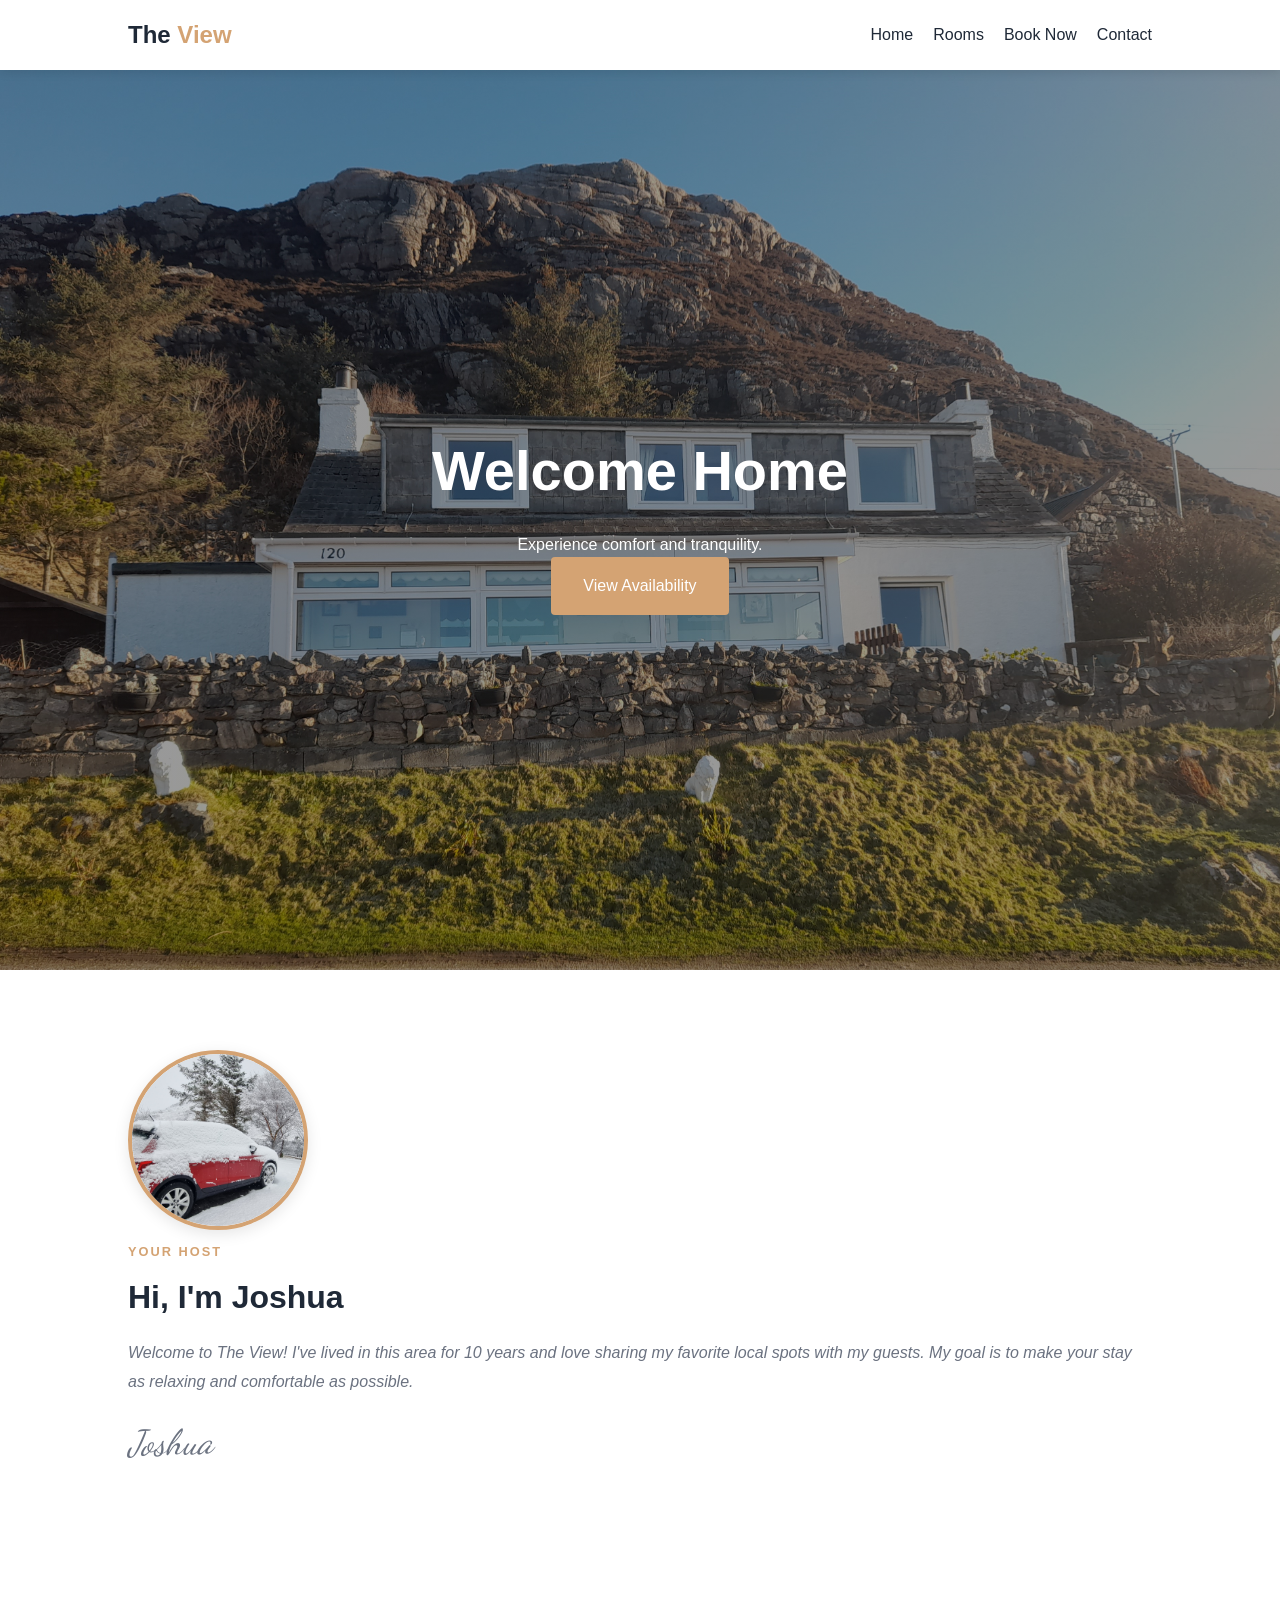
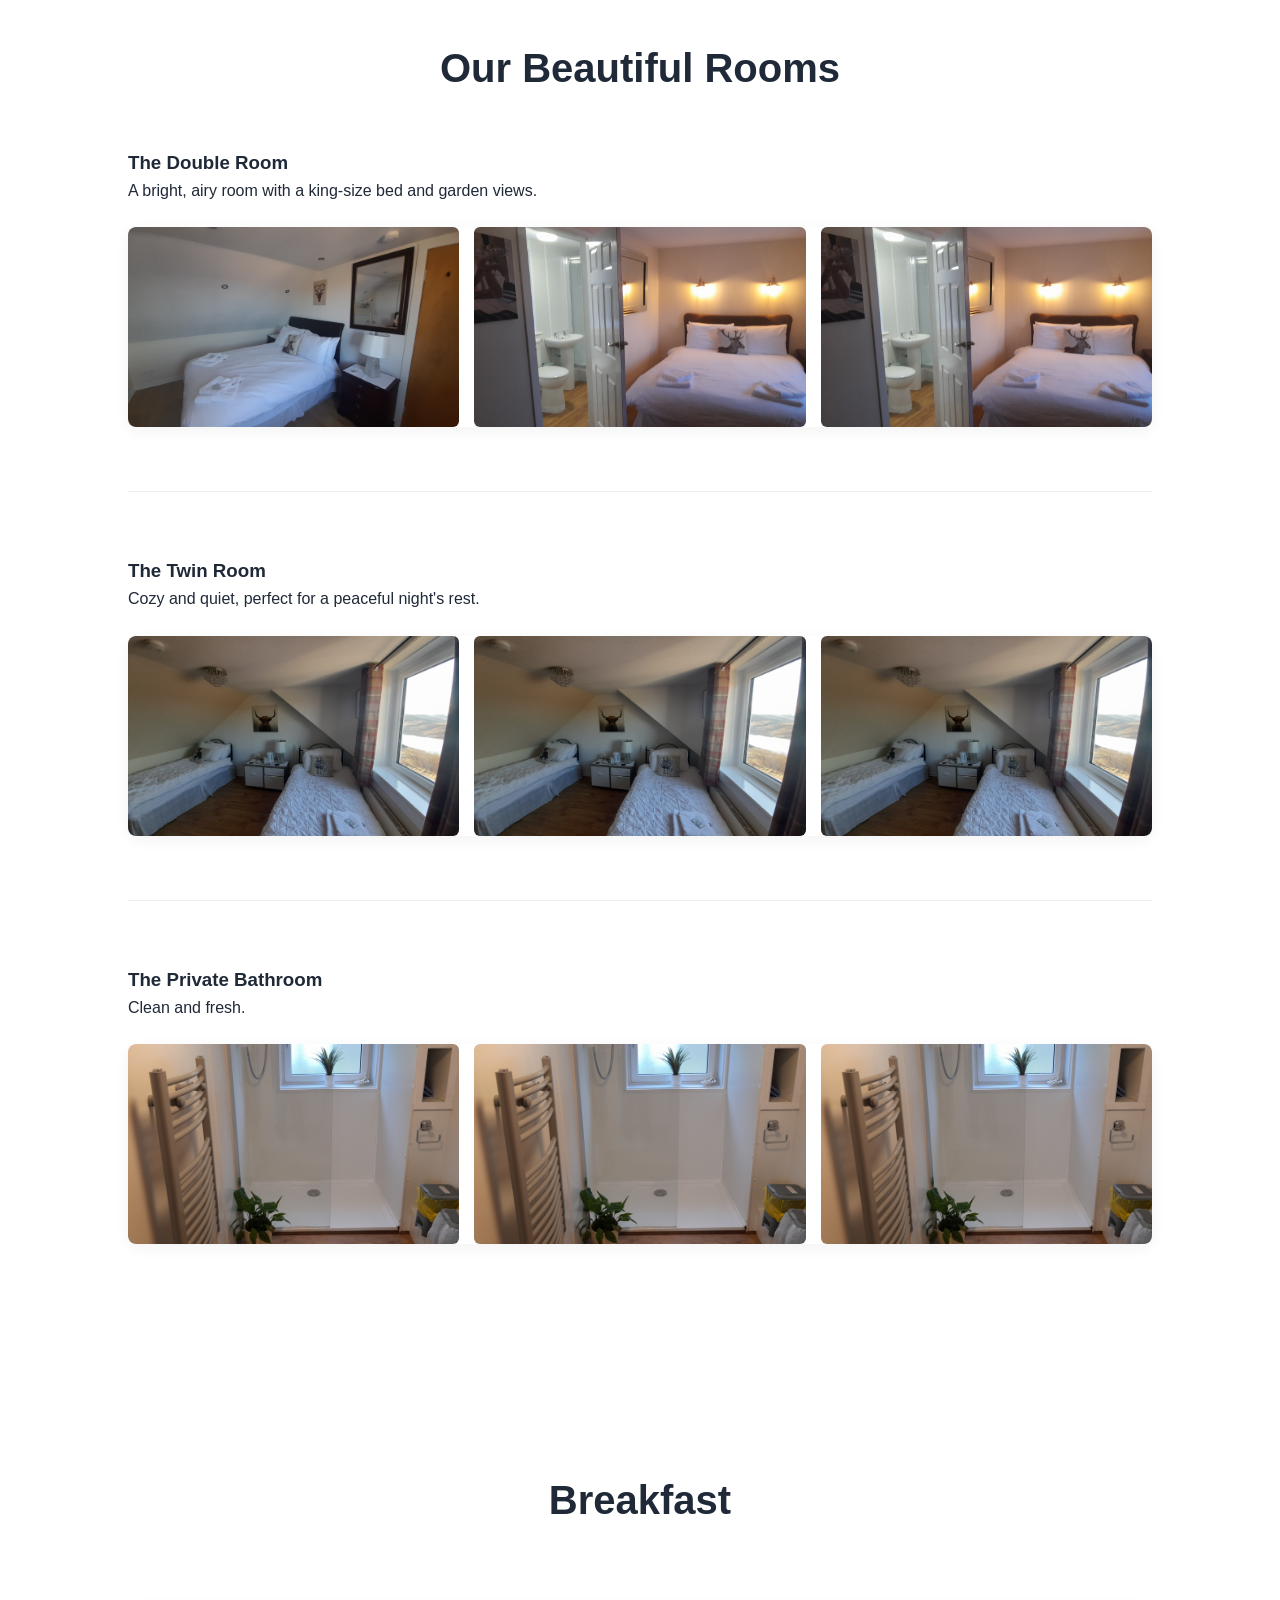
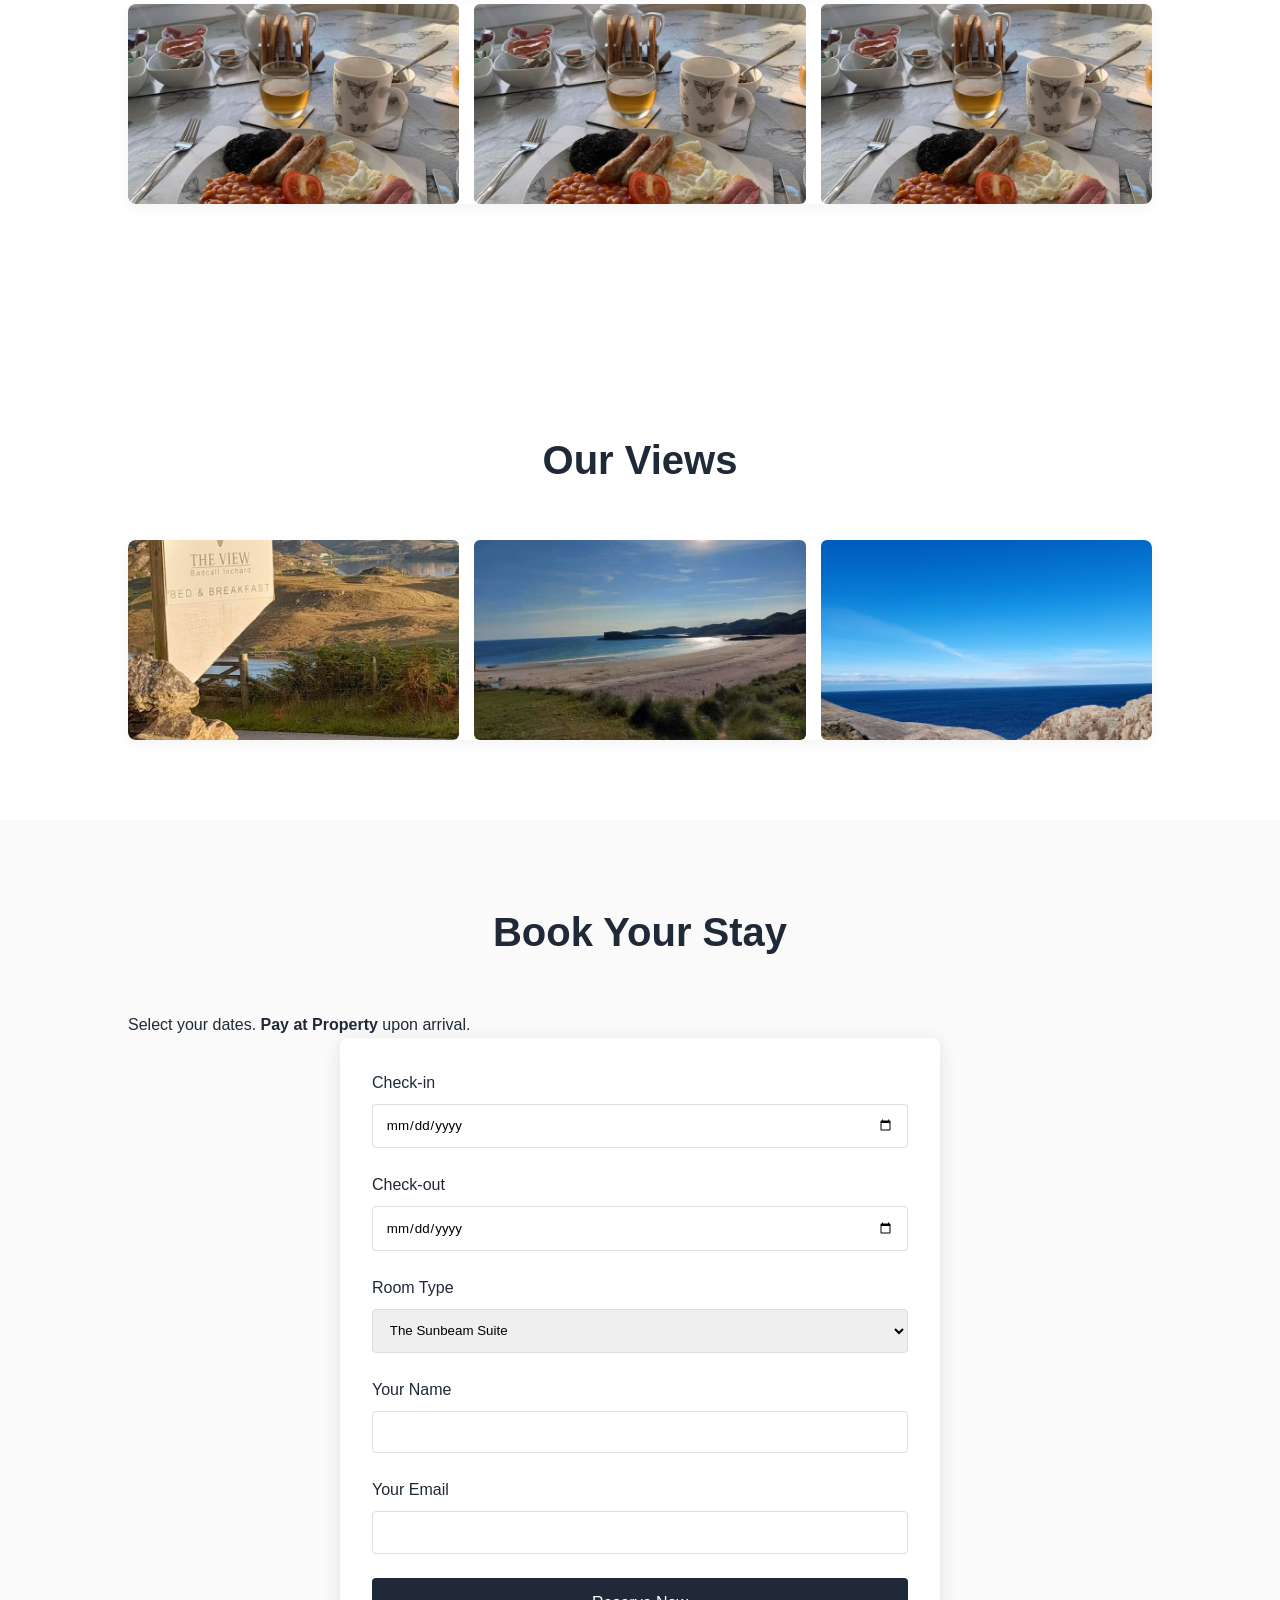
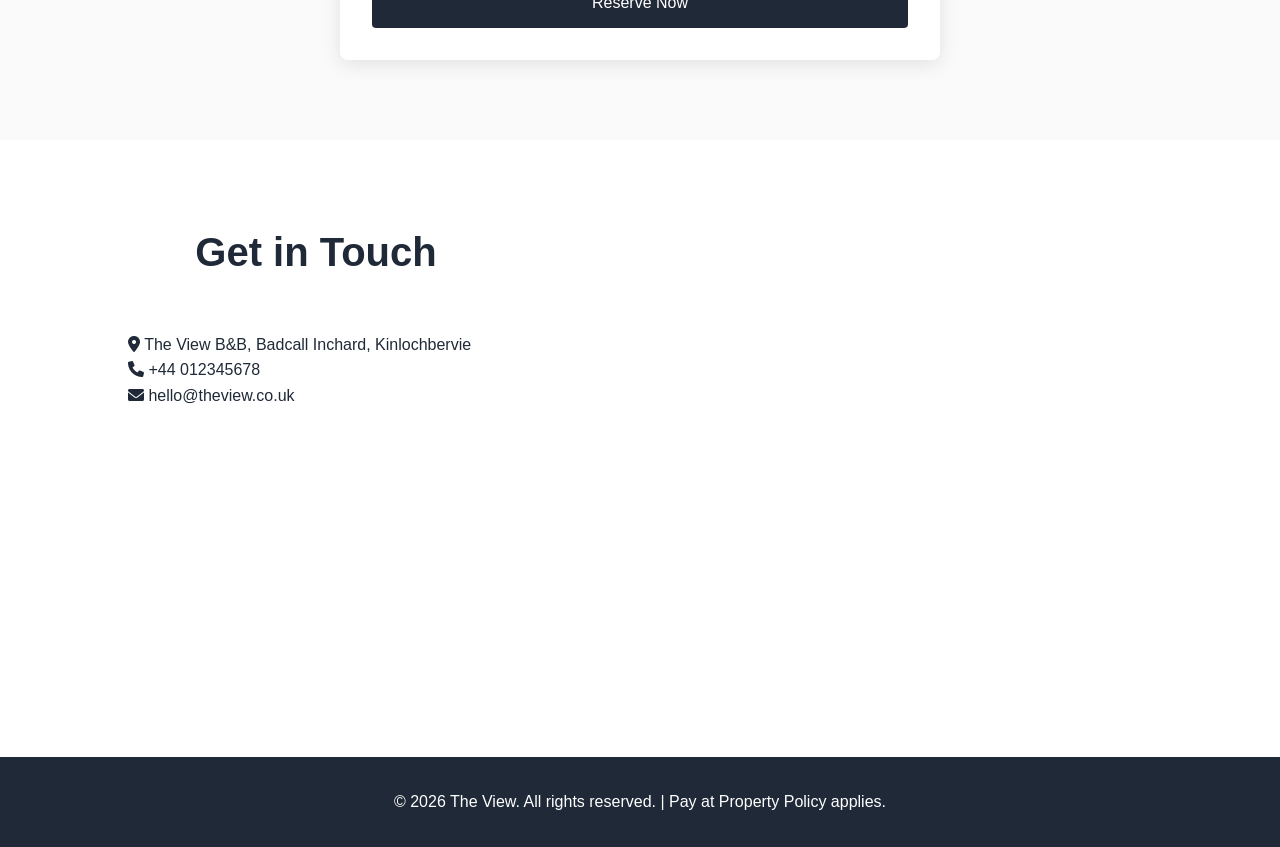
==== index.html @ 4e0a08ef "Added a homepage" ====
<!DOCTYPE html>
<html lang="en">
<head>
    <meta charset="UTF-8">
    <meta name="viewport" content="width=device-width, initial-scale=1.0">
    <title>The View | Boutique B&B in the Scottish Highlands</title>
    <link href="https://fonts.googleapis.com/css2?family=Dancing+Script:wght@600&display=swap" rel="stylesheet">
    <link rel="stylesheet" href="style.css">
    <link rel="stylesheet" href="https://cdnjs.cloudflare.com/ajax/libs/font-awesome/6.0.0/css/all.min.css">
</head>
<body>

    <nav>
        <div class="logo">The <span>View</span></div>
        <ul>
            <li><a href="#home">Home</a></li>
            <li><a href="#rooms">Rooms</a></li>
            <li><a href="#booking">Book Now</a></li>
            <li><a href="#contact">Contact</a></li>
        </ul>
    </nav>

    <header>
        <div class="hero-text">
            <h1>Welcome Home</h1>
            <p>Experience comfort and tranquility.</p>
            <a href="#booking" class="btn">View Availability</a>
        </div>
    </header>

    <section id="home">
        <div class="home-container">
            <img src="me.jpg" alt="me" class="owner-photo">
            <div class="owner-text">
                <span>Your Host</span>
                <h2>Hi, I'm Joshua</h2>
                <p>Welcome to The View! I've lived in this area for 10 years and love sharing my favorite local spots with my guests. My goal is to make your stay as relaxing and comfortable as possible.</p>
                <p class="signature">Joshua</p>
            </div>
        </div>
    </section>

    <section id="rooms">
        <h2>Our Beautiful Rooms</h2>
        <h3>The Double Room</h3>
        <p>A bright, airy room with a king-size bed and garden views.</p>
        <div class="room-detail">

            <div class="photo-grid">
                <img src="images/double-room.jpg" alt="The Double Room">
                <img src="images/Double-Ensuite.jpg" alt="Double Ensuite">
                <img src="images/Double-Ensuite.jpg" alt="Double Ensuite">

            </div>
        </div>

        <hr class="divider">
        <h3>The Twin Room</h3>
        <p>Cozy and quiet, perfect for a peaceful night's rest.</p>
        <div class="room-detail">

            <div class="photo-grid">
                <img src="images/twin.jpg" alt="The Twin Room">
                <img src="images/twin.jpg" alt="Twin Bed">
                <img src="images/twin.jpg" alt="Twin Bed">

            </div>
        </div>


        <hr class="divider">
        <h3>The Private Bathroom</h3>
        <p>Clean and fresh.</p>
        <div class="room-detail">

            <div class="photo-grid">
                <img src="images/upstairs-private-bathroom-in-hallway.jpg" alt="The Private Bathroom">
                <img src="images/upstairs-private-bathroom-in-hallway.jpg" alt="Bathroom">
                <img src="images/upstairs-private-bathroom-in-hallway.jpg" alt="Bathroom">

            </div>
        </div>

    </section>

    <section id="rooms">
        <h2>Breakfast</h2>
        <div class="room-detail">
            <div class="photo-grid">
                <img src="images/Breakfast-sample.jpg" alt="The Breakfast">
                <img src="images/Breakfast-sample.jpg" alt="The Breakfast">
                <img src="images/Breakfast-sample.jpg" alt="The Breakfast">
            </div>
        </div>
    </section>

    <section id="views">
        <h2>Our Views</h2>
        <div class="view-detail">
            <div class="photo-grid">
                <img src="images/House-View.jpg" alt="House View">
                <img src="images/oldshoremore.jpg" alt="Oldshoremore Beach">
                <img src="images/Sheigra.jpg" alt="Sheigra View">
            </div>
        </div>

    </section>




    <section id="booking" class="bg-light">
        <h2>Book Your Stay</h2>
        <p class="subtitle">Select your dates. <strong>Pay at Property</strong> upon arrival.</p>
        <div class="booking-form">
            <form id="stay-form">
                <div class="form-group">
                    <label>Check-in</label>
                    <input type="date" id="checkin" required>
                </div>
                <div class="form-group">
                    <label>Check-out</label>
                    <input type="date" id="checkout" required>
                </div>
                <div class="form-group">
                    <label>Room Type</label>
                    <select id="room-select">
                        <option value="sunbeam">The Sunbeam Suite</option>
                        <option value="moonlight">The Moonlight Room</option>
                    </select>
                </div>
                <div class="form-group">
                    <label>Your Name</label>
                    <input type="text" id="guest-name" required>
                </div>
                <div class="form-group">
                    <label>Your Email</label>
                    <input type="email" id="guest-email" required>
                </div>
                <button type="submit" class="btn-dark">Reserve Now</button>
            </form>
            <div id="confirmation-msg"></div>
        </div>
    </section>

    <section id="contact">
        <div class="contact-grid">
            <div class="contact-info">
                <h2>Get in Touch</h2>
                <p><i class="fas fa-map-marker-alt"></i> The View B&B, Badcall Inchard, Kinlochbervie</p>
                <p><i class="fas fa-phone"></i> +44 012345678</p>
                <p><i class="fas fa-envelope"></i> hello@theview.co.uk</p>
            </div>
            <div class="map">
                <iframe src="https://www.google.com/maps/embed?pb=!1m18!1m12!1m3!1d8349.649874165236!2d-5.025647173549848!3d58.45387208551203!2m3!1f0!2f0!3f0!3m2!1i1024!2i768!4f13.1!3m3!1m2!1s0x48902d5acbe990b1%3A0x59ff8623eaf1094b!2sKinlochbervie%20The%20View%20B%26B%20Badcall%20Inchard!5e0!3m2!1sen!2suk!4v1780321961722!5m2!1sen!2suk" 
                        width="600" height="450" style="border:0;" allowfullscreen="" loading="lazy" referrerpolicy="no-referrer-when-downgrade">
                    </iframe>
                        

            </div>
        </div>
    </section>

    <footer>
        <p>&copy; 2026 The View. All rights reserved. | Pay at Property Policy applies.</p>
    </footer>

    <script src="script.js"></script>

    <div id="photo-modal" class="modal">
        <span class="close-modal">&times;</span>

        <a class="prev" id="prevBtn">&#10094;</a>
        <a class="next" id="nextBtn">&#10095;</a>

        <img class="modal-content" id="full-img">
        <div id="caption"></div>
    </div>


</body>
</html>
---- style.css ----
:root {
    --primary: #d4a373;
    --dark: #1f2937;
    --light: #fefae0;
    --gray: #6b7280;
}

* {
    margin: 0;
    padding: 0;
    box-sizing: border-box;
    font-family: 'Segoe UI', Tahoma, Geneva, Verdana, sans-serif;
}

body {
    line-height: 1.6;
    color: var(--dark);
}

/* Navigation */
nav {
    display: flex;
    justify-content: space-between;
    align-items: center;
    padding: 1rem 10%;
    background: white;
    box-shadow: 0 2px 10px rgba(0,0,0,0.1);
    position: sticky;
    top: 0;
    z-index: 1000;
}

.logo {
    font-size: 1.5rem;
    font-weight: bold;
    color: var(--dark);
}

    .logo span {
        color: var(--primary);
    }

nav ul {
    display: flex;
    list-style: none;
}

    nav ul li {
        margin-left: 20px;
    }

        nav ul li a {
            text-decoration: none;
            color: var(--dark);
            font-weight: 500;
        }

/* Hero */
header {
    height: 100vh;
    background-image: linear-gradient(rgba(0,0,0,0.4), rgba(0,0,0,0.4)), url('images/house.jpg') !important;
    background-size: cover !important;
    background-position: center !important;
    background-repeat: no-repeat !important;
    display: flex;
    justify-content: center;
    align-items: center;
    text-align: center;
    color: white;
}

.hero-text h1 {
    font-size: 3.5rem;
    margin-bottom: 1rem;
}

/* Sections */
section {
    padding: 5rem 10%;
}

.bg-light {
    background: #fafafa;
}

h2 {
    text-align: center;
    margin-bottom: 3rem;
    font-size: 2.5rem;
}

/* Room Details */
.room-detail {
    display: grid;
    grid-template-columns: repeat(auto-fit, minmax(300px, 1fr));
    gap: 2rem;
}

.photo-grid {
    background: white;
    border-radius: 8px;
    overflow: hidden;
    box-shadow: 0 4px 15px rgba(0,0,0,0.05);
    transition: transform 0.3s;
}

    .photo-grid:hover {
        transform: translateY(-5px);
    }

    .photo-grid img {
        width: 100%;
        height: 250px;
        object-fit: cover;
    }

    .photo-grid h3 {
        padding: 1.5rem 1.5rem 0.5rem;
    }

    .photo-grid p {
        padding: 0 1.5rem 1.5rem;
        color: var(--gray);
    }

.room-detail {
    margin-bottom: 4rem;
}

    .room-detail h3 {
        font-size: 2rem;
        margin-bottom: 0.5rem;
        color: var(--dark);
    }

.photo-grid {
    display: grid;
    grid-template-columns: repeat(auto-fit, minmax(200px, 1fr));
    gap: 15px;
    margin-top: 1.5rem;
}

    .photo-grid img {
        width: 100%;
        height: 200px;
        object-fit: cover; /* This crops images perfectly so they are all the same size */
        border-radius: 6px;
        transition: transform 0.3s ease;
        cursor: pointer;
    }

        .photo-grid img:hover {
            transform: scale(1.03); /* Subtle zoom effect when hovering */
        }

.divider {
    border: 0;
    border-top: 1px solid #eee;
    margin: 4rem 0;
}

/* Form */
.booking-form {
    max-width: 600px;
    margin: 0 auto;
    background: white;
    padding: 2rem;
    border-radius: 8px;
    box-shadow: 0 4px 20px rgba(0,0,0,0.1);
}

.form-group {
    margin-bottom: 1.5rem;
}

    .form-group label {
        display: block;
        margin-bottom: 0.5rem;
    }

input, select {
    width: 100%;
    padding: 0.8rem;
    border: 1px solid #ddd;
    border-radius: 4px;
}

.btn, .btn-dark {
    padding: 1rem 2rem;
    text-decoration: none;
    border-radius: 4px;
    display: inline-block;
    cursor: pointer;
}

.btn {
    background: var(--primary);
    color: white;
    border: none;
}

.btn-dark {
    background: var(--dark);
    color: white;
    width: 100%;
    border: none;
    font-size: 1rem;
}

/* Contact */
.contact-grid {
    display: grid;
    grid-template-columns: 1fr 1fr;
    gap: 3rem;
}

#confirmation-msg {
    margin-top: 1rem;
    padding: 1rem;
    border-radius: 4px;
    display: none;
    background: #d1fae5;
    color: #065f46;
    text-align: center;
}

footer {
    text-align: center;
    padding: 2rem;
    background: var(--dark);
    color: white;
}

@media (max-width: 768px) {
    .contact-grid {
        grid-template-columns: 1fr;
    }

    .hero-text h1 {
        font-size: 2rem;
    }
}

/* Lightbox Background */
.modal {
    display: none; /* Hidden by default */
    position: fixed;
    z-index: 2000; /* Sits on top of everything */
    padding-top: 50px;
    left: 0;
    top: 0;
    width: 100%;
    height: 100%;
    background-color: rgba(0, 0, 0, 0.9); /* Dark backdrop */
}

/* The Image itself */
.modal-content {
    margin: auto;
    display: block;
    max-width: 80%;
    max-height: 80vh;
    border-radius: 4px;
    animation: zoom 0.3s; /* Smooth entry */
}

@keyframes zoom {
    from {
        transform: scale(0.7);
        opacity: 0;
    }

    to {
        transform: scale(1);
        opacity: 1;
    }
}

/* Close Button */
.close-modal {
    position: absolute;
    top: 20px;
    right: 35px;
    color: white;
    font-size: 40px;
    font-weight: bold;
    cursor: pointer;
}

#caption {
    text-align: center;
    color: #ccc;
    padding: 10px;
    font-size: 1.2rem;
}

/* Next & Previous buttons */
.prev, .next {
    cursor: pointer;
    position: absolute;
    top: 50%;
    width: auto;
    padding: 16px;
    margin-top: -50px;
    color: white;
    font-weight: bold;
    font-size: 24px;
    transition: 0.6s ease;
    border-radius: 0 3px 3px 0;
    user-select: none;
    text-decoration: none;
}

.next {
    right: 0;
    border-radius: 3px 0 0 3px;
}

.prev {
    left: 0;
}

    .prev:hover, .next:hover {
        background-color: rgba(0, 0, 0, 0.8);
    }

#owner-intro {
    padding: 4rem 10%;
    background-color: #fff;
}

.owner-container {
    display: flex;
    align-items: center;
    justify-content: center;
    gap: 3rem;
    max-width: 900px;
    margin: 0 auto;
}

.owner-photo {
    width: 180px;
    height: 180px;
    border-radius: 50%; /* Makes the photo a circle */
    object-fit: cover;
    border: 4px solid var(--primary); /* Adds a nice colored ring around your photo */
    box-shadow: 0 4px 15px rgba(0,0,0,0.1);
}

.owner-text span {
    text-transform: uppercase;
    letter-spacing: 2px;
    font-size: 0.8rem;
    color: var(--primary);
    font-weight: bold;
}

.owner-text h2 {
    text-align: left; /* Overrides the global centered H2 */
    margin: 0.5rem 0 1rem 0;
    font-size: 2rem;
}

.owner-text p {
    color: var(--gray);
    font-style: italic;
    line-height: 1.8;
}

/* Make it look good on mobile */
@media (max-width: 768px) {
    .owner-container {
        flex-direction: column;
        text-align: center;
    }

    .owner-text h2 {
        text-align: center;
    }
}

.signature {
    font-family: 'Dancing Script', cursive; /* Use the Google Font */
    font-size: 2.2rem;
    color: var(--primary);
    margin-top: 1rem;
    /* This adds a slight tilt to make it look more like real writing */
    transform: rotate(-2deg);
    display: inline-block;
}
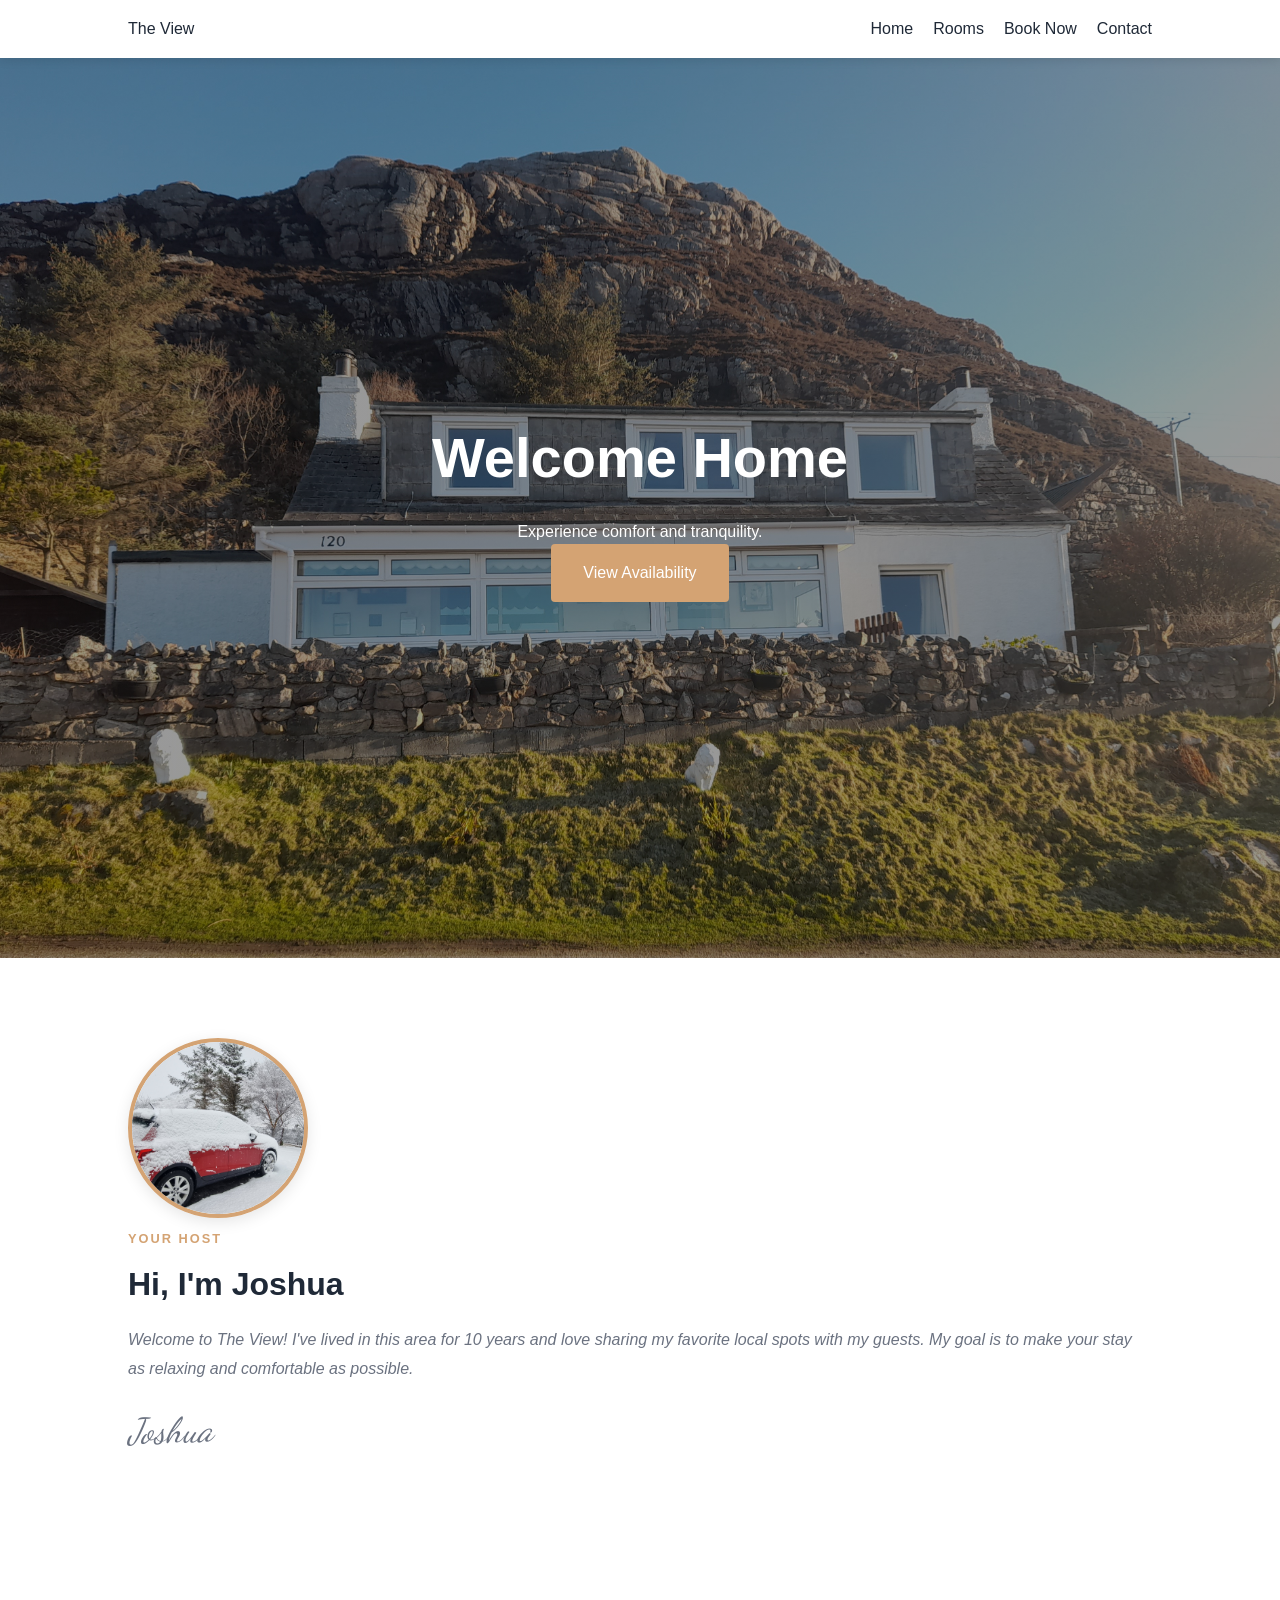
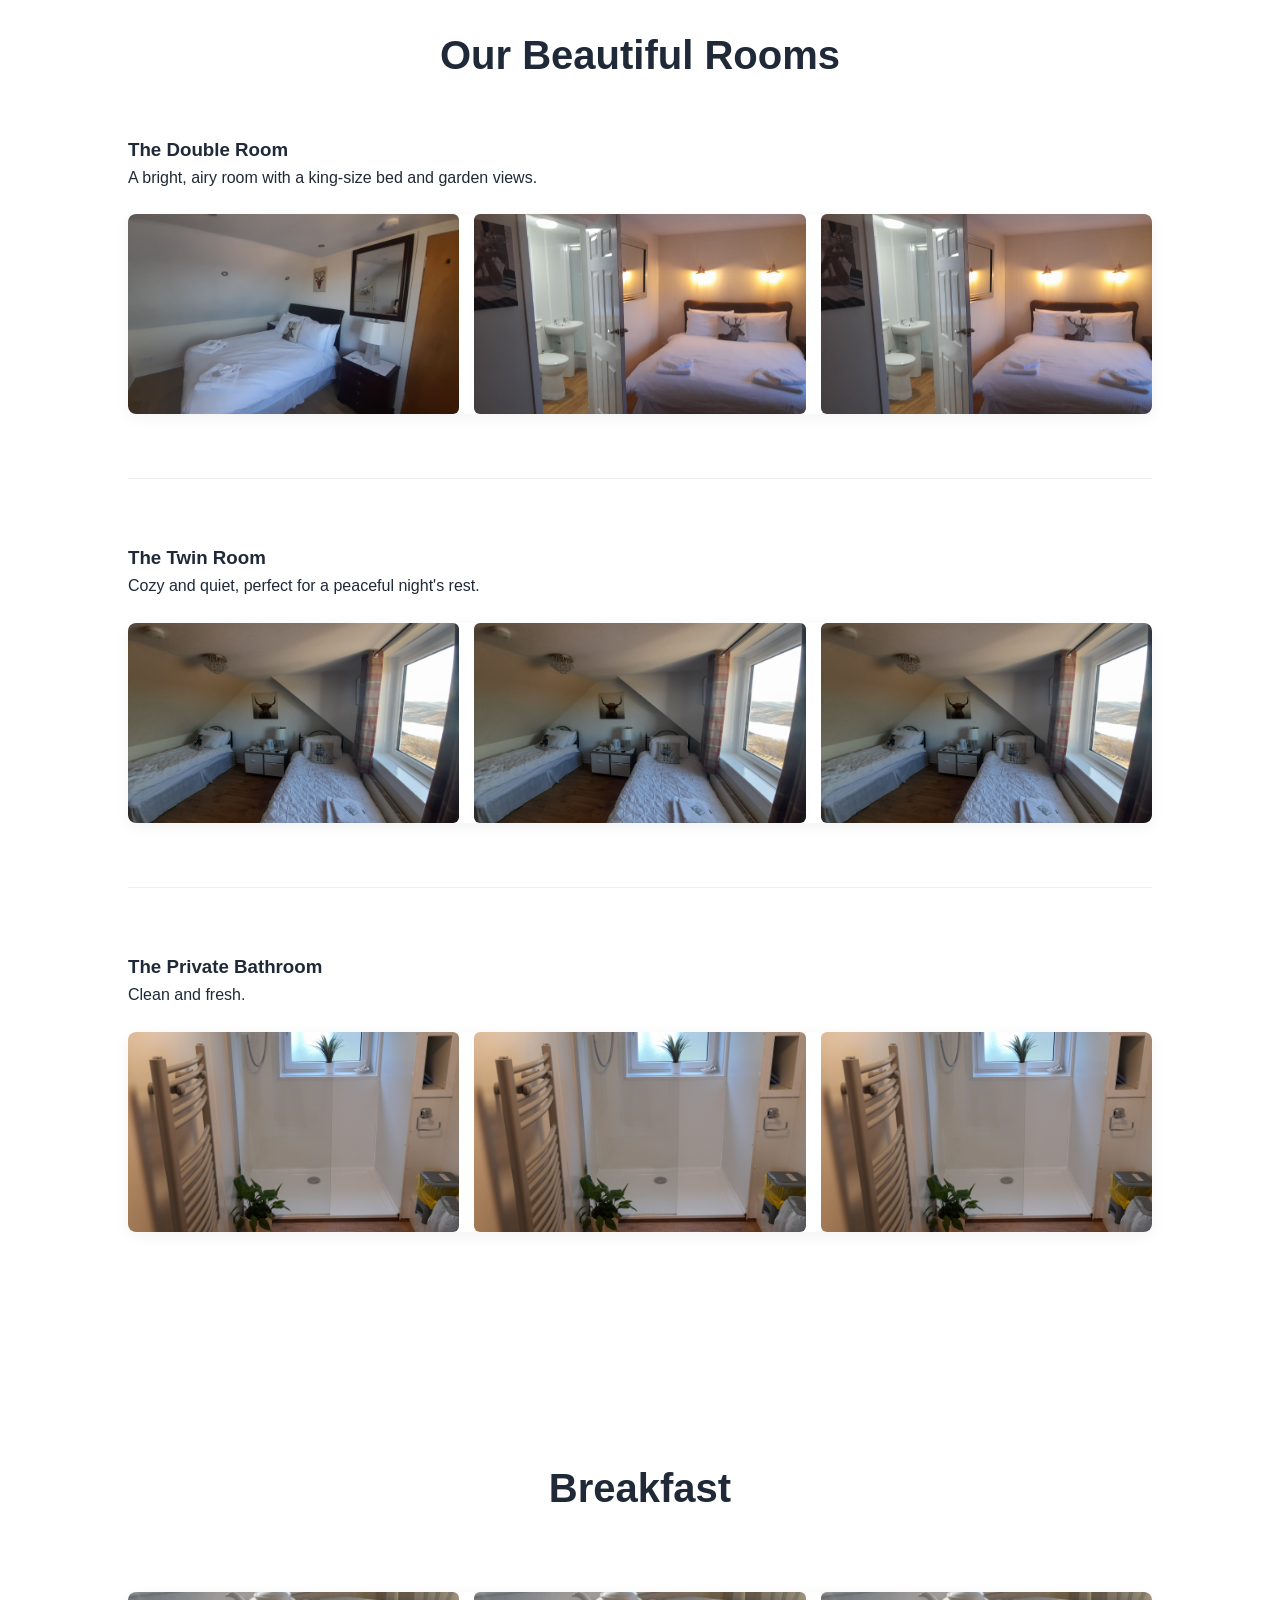
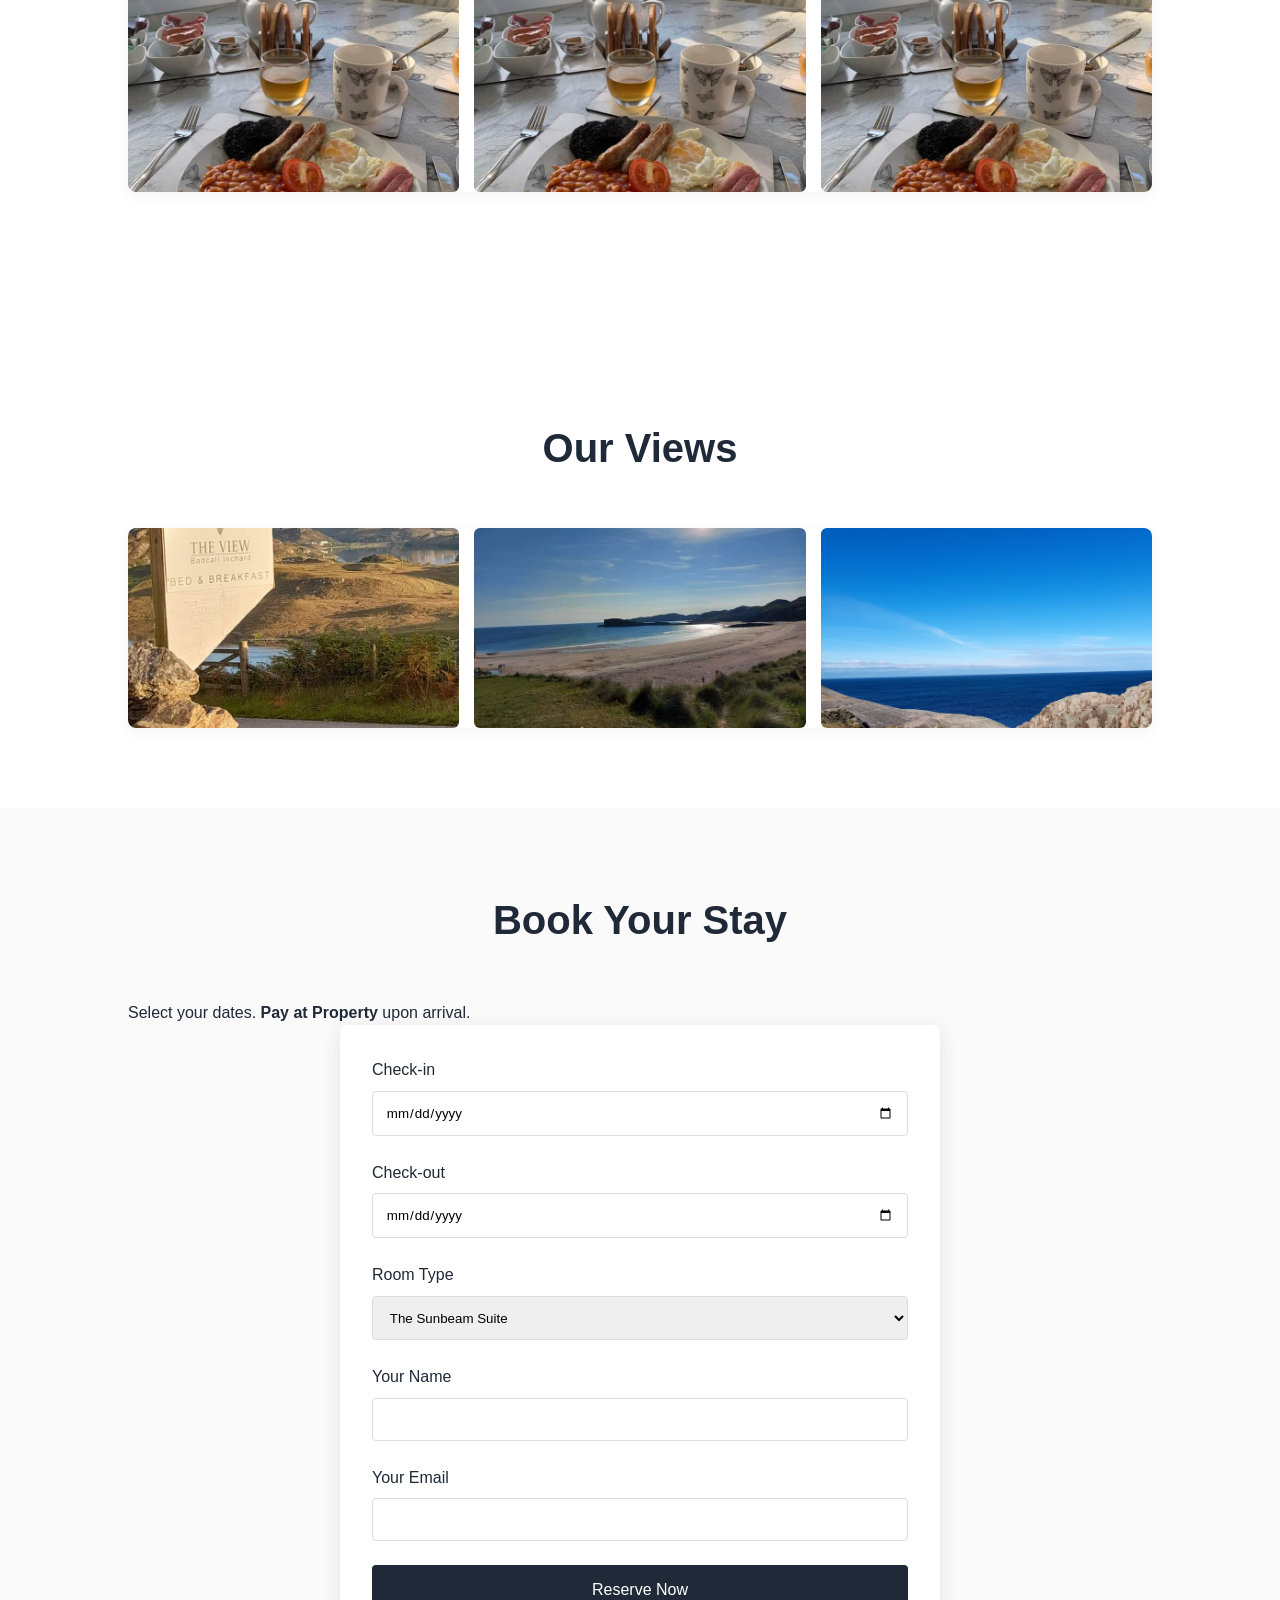
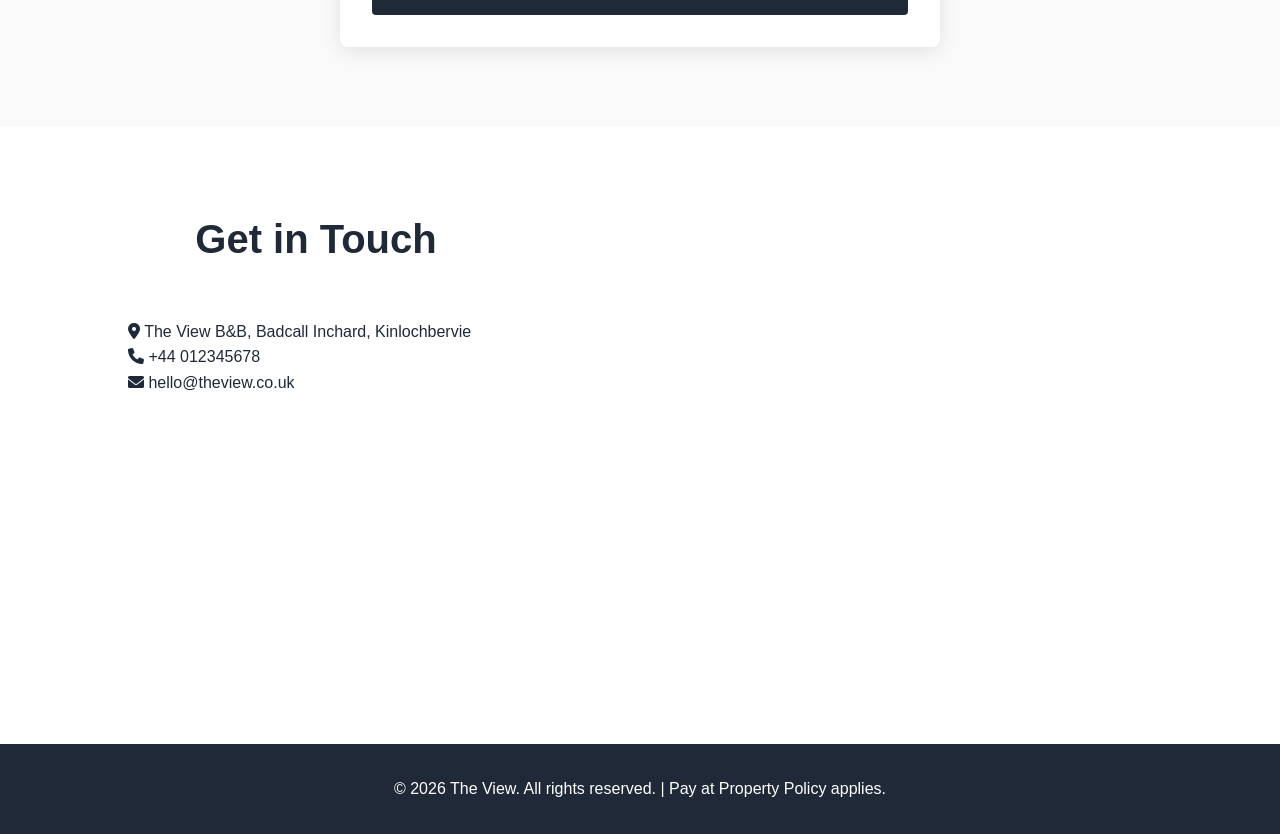
==== commit e71f06c6: "Edited the header" ====
--- a/index.html
+++ b/index.html
@@ -11,7 +11,7 @@
 <body>
 
     <nav>
-        <div class="logo">The <span>View</span></div>
+        <div class="home">The <span>View</span></div>
         <ul>
             <li><a href="#home">Home</a></li>
             <li><a href="#rooms">Rooms</a></li>
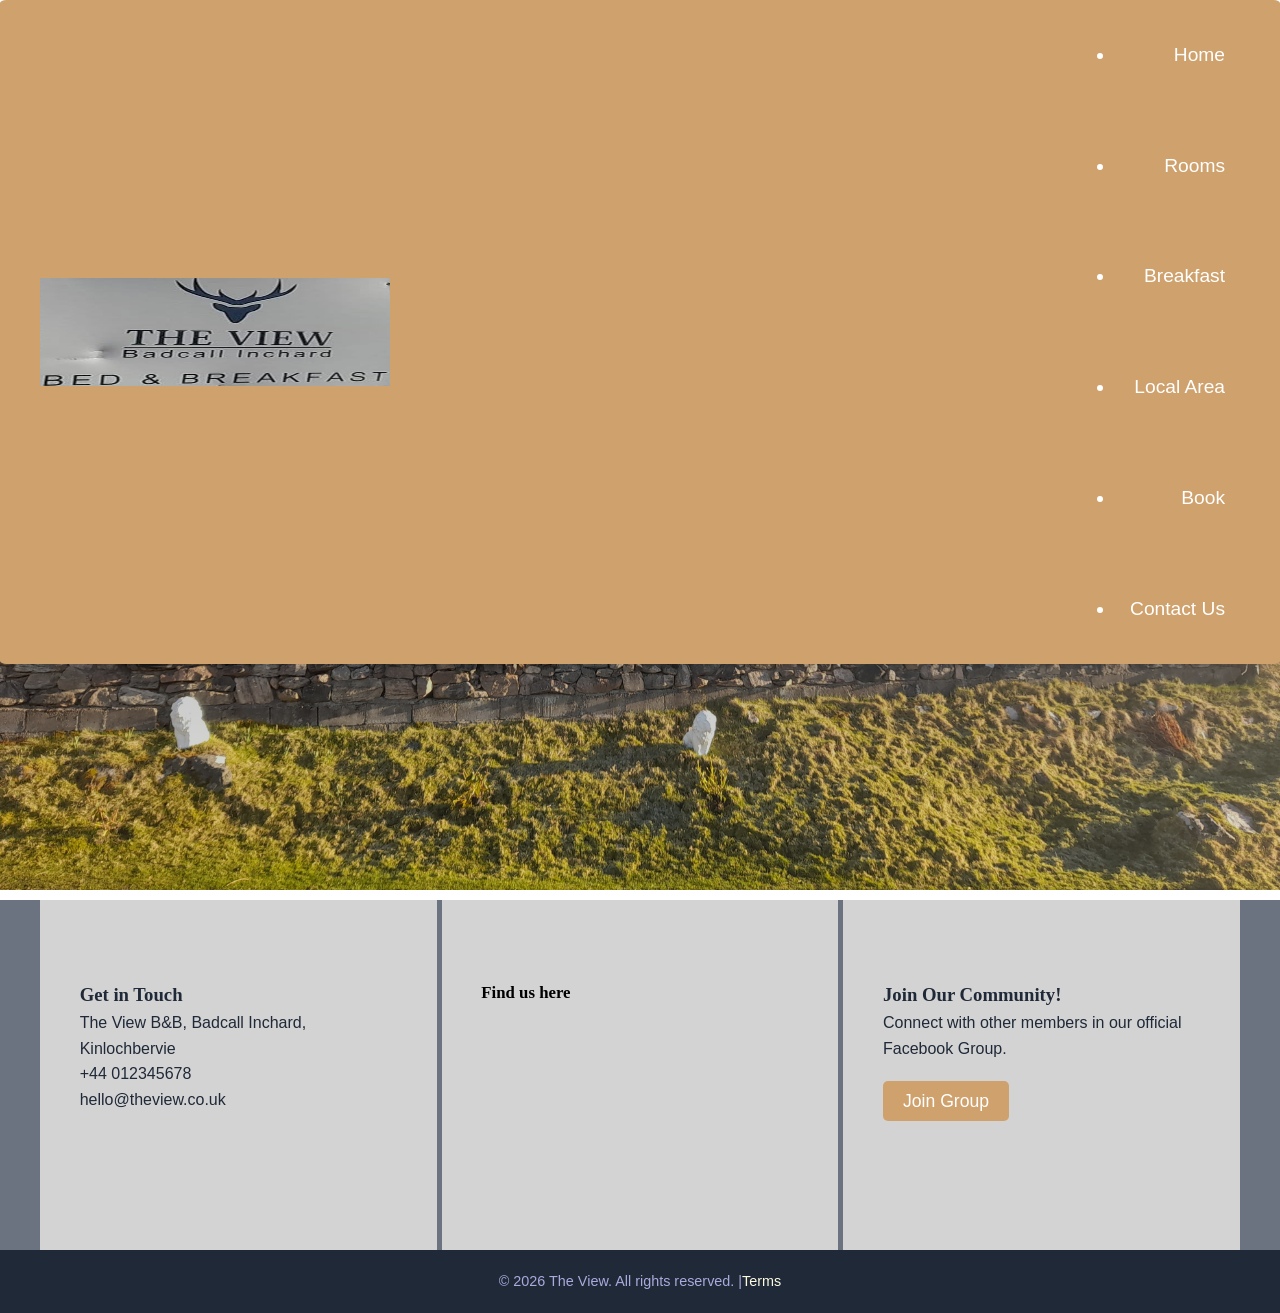
==== commit 45f16671: "Added an hamburger button for menu links" ====
--- a/index.html
+++ b/index.html
@@ -1,183 +1,136 @@
 <!DOCTYPE html>
-<html lang="en">
+<html lang="en-gb">
 <head>
     <meta charset="UTF-8">
     <meta name="viewport" content="width=device-width, initial-scale=1.0">
     <title>The View | Boutique B&B in the Scottish Highlands</title>
-    <link href="https://fonts.googleapis.com/css2?family=Dancing+Script:wght@600&display=swap" rel="stylesheet">
+    <link rel="icon" type="image/jpg" href="favicon.jpg"> <!--Adds a favorite icon-->
+    <style>
+        /* Applies to the whole website */
+        body {
+            font-family: Arial, Helvetica, sans-serif;
+        }
+
+        /* For specific headings */
+        h1, h2, h3 {
+            font-family: 'Georgia', serif;
+        }
+    </style>
     <link rel="stylesheet" href="style.css">
-    <link rel="stylesheet" href="https://cdnjs.cloudflare.com/ajax/libs/font-awesome/6.0.0/css/all.min.css">
+
 </head>
 <body>
+    <header>
+        <div class="header-row">
 
-    <nav>
-        <div class="home">The <span>View</span></div>
-        <ul>
-            <li><a href="#home">Home</a></li>
-            <li><a href="#rooms">Rooms</a></li>
-            <li><a href="#booking">Book Now</a></li>
-            <li><a href="#contact">Contact</a></li>
-        </ul>
-    </nav>
+            <!--image logo container-->
+            <div class="logo-container">
+                <a href="index.html"><img src="logo2.png" alt="Logo2" class="logo2"></a>
 
-    <header>
-        <div class="hero-text">
-            <h1>Welcome Home</h1>
-            <p>Experience comfort and tranquility.</p>
-            <a href="#booking" class="btn">View Availability</a>
+            </div>
+
+
+            <!-- navigation bar container-->
+            <div class="nav-container">
+                <nav class="navbar">
+                    <button class="hamburger-btn" id="mobile-menu" aria-label="Toggle Menu">
+                        <span class="bar"></span>
+                        <span class="bar"></span>
+                        <span class="bar"></span>
+                    </button>
+                    <ul id="menu-links">
+                        <li><a href="index.html">Home</a></li>
+                        <li><a href="rooms.html">Rooms</a></li>
+                        <li><a href="breakfast.html">Breakfast</a></li>
+                        <li><a href="local-area.html">Local Area</a></li>
+                        <li><a href="book.html">Book</a></li>
+                        <li><a href="contact.html">Contact Us</a></li>
+                    </ul>                                  
+                    
+                </nav>
+            </div>
+
         </div>
+
     </header>
 
-    <section id="home">
-        <div class="home-container">
-            <img src="me.jpg" alt="me" class="owner-photo">
-            <div class="owner-text">
-                <span>Your Host</span>
-                <h2>Hi, I'm Joshua</h2>
-                <p>Welcome to The View! I've lived in this area for 10 years and love sharing my favorite local spots with my guests. My goal is to make your stay as relaxing and comfortable as possible.</p>
-                <p class="signature">Joshua</p>
-            </div>
-        </div>
-    </section>
+    <!-- Welcome -->
 
-    <section id="rooms">
-        <h2>Our Beautiful Rooms</h2>
-        <h3>The Double Room</h3>
-        <p>A bright, airy room with a king-size bed and garden views.</p>
-        <div class="room-detail">
-
-            <div class="photo-grid">
-                <img src="images/double-room.jpg" alt="The Double Room">
-                <img src="images/Double-Ensuite.jpg" alt="Double Ensuite">
-                <img src="images/Double-Ensuite.jpg" alt="Double Ensuite">
-
-            </div>
-        </div>
-
-        <hr class="divider">
-        <h3>The Twin Room</h3>
-        <p>Cozy and quiet, perfect for a peaceful night's rest.</p>
-        <div class="room-detail">
-
-            <div class="photo-grid">
-                <img src="images/twin.jpg" alt="The Twin Room">
-                <img src="images/twin.jpg" alt="Twin Bed">
-                <img src="images/twin.jpg" alt="Twin Bed">
-
-            </div>
-        </div>
+    <div class="welcome-container">
+        <section id="welcome">
+            <h1>Welcome Home</h1>
+            <p class="tagline">Experience comfort and tranquility.</p>
+            <a href="book.html" class="button-book">Availability</a>
+            <a href="rooms.html" class="button-rooms">Our Rooms</a>
+        </section>
+    </div>
 
 
-        <hr class="divider">
-        <h3>The Private Bathroom</h3>
-        <p>Clean and fresh.</p>
-        <div class="room-detail">
-
-            <div class="photo-grid">
-                <img src="images/upstairs-private-bathroom-in-hallway.jpg" alt="The Private Bathroom">
-                <img src="images/upstairs-private-bathroom-in-hallway.jpg" alt="Bathroom">
-                <img src="images/upstairs-private-bathroom-in-hallway.jpg" alt="Bathroom">
-
-            </div>
-        </div>
-
-    </section>
-
-    <section id="rooms">
-        <h2>Breakfast</h2>
-        <div class="room-detail">
-            <div class="photo-grid">
-                <img src="images/Breakfast-sample.jpg" alt="The Breakfast">
-                <img src="images/Breakfast-sample.jpg" alt="The Breakfast">
-                <img src="images/Breakfast-sample.jpg" alt="The Breakfast">
-            </div>
-        </div>
-    </section>
-
-    <section id="views">
-        <h2>Our Views</h2>
-        <div class="view-detail">
-            <div class="photo-grid">
-                <img src="images/House-View.jpg" alt="House View">
-                <img src="images/oldshoremore.jpg" alt="Oldshoremore Beach">
-                <img src="images/Sheigra.jpg" alt="Sheigra View">
-            </div>
-        </div>
-
-    </section>
-
-
-
-
-    <section id="booking" class="bg-light">
-        <h2>Book Your Stay</h2>
-        <p class="subtitle">Select your dates. <strong>Pay at Property</strong> upon arrival.</p>
-        <div class="booking-form">
-            <form id="stay-form">
-                <div class="form-group">
-                    <label>Check-in</label>
-                    <input type="date" id="checkin" required>
-                </div>
-                <div class="form-group">
-                    <label>Check-out</label>
-                    <input type="date" id="checkout" required>
-                </div>
-                <div class="form-group">
-                    <label>Room Type</label>
-                    <select id="room-select">
-                        <option value="sunbeam">The Sunbeam Suite</option>
-                        <option value="moonlight">The Moonlight Room</option>
-                    </select>
-                </div>
-                <div class="form-group">
-                    <label>Your Name</label>
-                    <input type="text" id="guest-name" required>
-                </div>
-                <div class="form-group">
-                    <label>Your Email</label>
-                    <input type="email" id="guest-email" required>
-                </div>
-                <button type="submit" class="btn-dark">Reserve Now</button>
-            </form>
-            <div id="confirmation-msg"></div>
-        </div>
-    </section>
-
-    <section id="contact">
-        <div class="contact-grid">
-            <div class="contact-info">
-                <h2>Get in Touch</h2>
+    <footer>
+        <!--Three column split-->
+        <div class="footer-row">
+            <div class="contact-container">
+                <!-- Physical address -->
+            <section>
+                <h3>Get in Touch</h3>
                 <p><i class="fas fa-map-marker-alt"></i> The View B&B, Badcall Inchard, Kinlochbervie</p>
                 <p><i class="fas fa-phone"></i> +44 012345678</p>
                 <p><i class="fas fa-envelope"></i> hello@theview.co.uk</p>
+            </section>
             </div>
-            <div class="map">
-                <iframe src="https://www.google.com/maps/embed?pb=!1m18!1m12!1m3!1d8349.649874165236!2d-5.025647173549848!3d58.45387208551203!2m3!1f0!2f0!3f0!3m2!1i1024!2i768!4f13.1!3m3!1m2!1s0x48902d5acbe990b1%3A0x59ff8623eaf1094b!2sKinlochbervie%20The%20View%20B%26B%20Badcall%20Inchard!5e0!3m2!1sen!2suk!4v1780321961722!5m2!1sen!2suk" 
-                        width="600" height="450" style="border:0;" allowfullscreen="" loading="lazy" referrerpolicy="no-referrer-when-downgrade">
+            <!-- Google Map Container -->
+            <div class="map-container">
+                <section>
+                    <h3 class="find-us">Find us here</h3>
+                    <iframe class="footer-map"
+                            src="https://www.google.com/maps/embed?pb=!1m18!1m12!1m3!1d8349.649874165236!2d-5.025647173549848!3d58.45387208551203!2m3!1f0!2f0!3f0!3m2!1i1024!2i768!4f13.1!3m3!1m2!1s0x48902d5acbe990b1%3A0x59ff8623eaf1094b!2sKinlochbervie%20The%20View%20B%26B%20Badcall%20Inchard!5e0!3m2!1sen!2suk!4v1780321961722!5m2!1sen!2suk"
+                            allowfullscreen=""
+                            loading="lazy"
+                            referrerpolicy="strict-origin-when-cross-origin">
                     </iframe>
-                        
+                </section>
+            </div>
 
+            <!-- Facebook Feed Container -->
+            <div class="facebook-container">
+                <section>
+                    <h3>Join Our Community!</h3>
+                    <p>Connect with other members in our official Facebook Group.</p>
+                    <br>
+                    <a href="https://www.facebook.com/groups/204811164655099" target="_blank" class="join-button">Join Group</a>
+                </section>
             </div>
+
         </div>
-    </section>
 
-    <footer>
-        <p>&copy; 2026 The View. All rights reserved. | Pay at Property Policy applies.</p>
+        <!-- The Copyright -->
+        <div class="footer-copyright">
+            <p>&copy; 2026 The View. All rights reserved. |<a href="terms.html" class="terms">Terms</a></p>
+
+        </div>
     </footer>
-
-    <script src="script.js"></script>
-
-    <div id="photo-modal" class="modal">
-        <span class="close-modal">&times;</span>
-
-        <a class="prev" id="prevBtn">&#10094;</a>
-        <a class="next" id="nextBtn">&#10095;</a>
-
-        <img class="modal-content" id="full-img">
-        <div id="caption"></div>
-    </div>
-
 
 </body>
 </html>
 
+
+<script>
+    const mobile-menu =document.getElementById('mobile-menu');
+    const menu-links = document.getElementById('menu-links');
+
+    mobile-menu.addEventListener('click', () =>{
+        menu-links.classList.toggle('active');
+    });
+</script>
+
+<!-- <script src="script.js"></script>
+
+ <div id="photo-modal" class="modal">
+     <span class="close-modal">&times;</span>
+
+     <a class="prev" id="prevBtn">&#10094;</a>
+     <a class="next" id="nextBtn">&#10095;</a>
+
+     <img class="modal-content" id="full-img">
+     <div id="caption"></div>
+ </div>-->
--- a/style.css
+++ b/style.css
@@ -1,8 +1,9 @@
 :root {
-    --primary: #d4a373;
+    --primary: #cfa16d;
     --dark: #1f2937;
     --light: #fefae0;
     --gray: #6b7280;
+    --orange: #ebc6a2
 }
 
 * {
@@ -17,62 +18,6 @@
     color: var(--dark);
 }
 
-/* Navigation */
-nav {
-    display: flex;
-    justify-content: space-between;
-    align-items: center;
-    padding: 1rem 10%;
-    background: white;
-    box-shadow: 0 2px 10px rgba(0,0,0,0.1);
-    position: sticky;
-    top: 0;
-    z-index: 1000;
-}
-
-.logo {
-    font-size: 1.5rem;
-    font-weight: bold;
-    color: var(--dark);
-}
-
-    .logo span {
-        color: var(--primary);
-    }
-
-nav ul {
-    display: flex;
-    list-style: none;
-}
-
-    nav ul li {
-        margin-left: 20px;
-    }
-
-        nav ul li a {
-            text-decoration: none;
-            color: var(--dark);
-            font-weight: 500;
-        }
-
-/* Hero */
-header {
-    height: 100vh;
-    background-image: linear-gradient(rgba(0,0,0,0.4), rgba(0,0,0,0.4)), url('images/house.jpg') !important;
-    background-size: cover !important;
-    background-position: center !important;
-    background-repeat: no-repeat !important;
-    display: flex;
-    justify-content: center;
-    align-items: center;
-    text-align: center;
-    color: white;
-}
-
-.hero-text h1 {
-    font-size: 3.5rem;
-    margin-bottom: 1rem;
-}
 
 /* Sections */
 section {
@@ -83,11 +28,6 @@
     background: #fafafa;
 }
 
-h2 {
-    text-align: center;
-    margin-bottom: 3rem;
-    font-size: 2.5rem;
-}
 
 /* Room Details */
 .room-detail {
@@ -224,12 +164,6 @@
     text-align: center;
 }
 
-footer {
-    text-align: center;
-    padding: 2rem;
-    background: var(--dark);
-    color: white;
-}
 
 @media (max-width: 768px) {
     .contact-grid {
@@ -389,3 +323,365 @@
     display: inline-block;
 }
 
+
+
+/*New styles*/
+
+/*strip page default margins*/
+* {
+    margin: 0;
+    padding: 0;
+    box-sizing: border-box; /* Ensures padding and border are included in the element's total width and height */
+}
+
+body {
+    width: 100%;
+    overflow-x: hidden; /* Prevents horizontal scrolling */
+}
+
+/*Main*/
+main {
+    padding: 20px;
+    background-color: #f5f5f5; /* Light background for the main content area */
+    min-height: 500px; /* Ensures the main area has a minimum height */
+    margin-top: 100px; /* Adds space below the fixed header */
+}
+
+.main-row {
+    display: flex;
+    flex-wrap: wrap; /* Allows the columns to stack on smaller screens */
+    width: 100%;
+    max-width: 1200px;
+    margin-bottom: 10px; /* Adds space below the main content */
+    margin: 0 auto; /* Centers the row horizontally */
+    gap: 20px; /* Adds space between the columns */
+    margin-top: 10px; /* Adds space above the main content */
+}
+
+
+/* Main Container styling */
+.contact-container {
+    flex: auto; /* Takes up the remaining space in the row */
+}
+
+
+
+
+/* Footer */
+footer {
+    margin-top: 10px; /* Pushes the footer away from the page content */
+    background-color: var(--gray); /* Dark background for the bottom text bar */
+    width: 100%;
+    box-sizing: border-box; /* Ensures padding and border are included in the width */
+}
+
+/* Map Container styling */
+.map-container,
+.contact-container,
+.facebook-container {
+    flex: 1 1 33%;
+}
+
+/* Makes the map scale perfectly to the edges of the screen */
+.footer-map {
+    width: 100%;
+    height: 100%; /* Adjust height as needed to fit the page style */
+    border: 0;
+    display: block;
+}
+
+/* Bottom copyright bar styling */
+.footer-copyright {
+    background-color: var(--dark);
+    text-align: center;
+    padding: 20px;
+    width: 100%;
+    clear: both;
+}
+
+    .footer-copyright p {
+        color: #aad;
+        font-size: 0.9rem;
+        margin: 0;
+    }
+    .terms{
+        text-decoration: none;
+        color: var(--light)
+    }
+
+/* Sets up the side-by-side layout */
+.footer-row {
+    display: flex;
+    flex-wrap: wrap; /* Allows the columns to stack on smaller screens */
+    width: 100%;
+    max-width: 1200px;
+    margin-bottom: 2px; /* Adds space below the main content */
+    margin: 0 auto; /* Centers the row horizontally */
+    gap: 5px; /* Adds space between the columns */
+}
+
+
+/*Styling the logo*/
+.logo2 {
+    width: 350px;
+    height: 108px;
+    display: block;
+    margin-left: 0;
+    margin-right: auto;
+}
+
+/*Styling the header*/
+header {
+    background-color: var(--primary);
+    border-radius: 0.5%;
+    box-shadow: 0 4px 6px rgba(0, 0, 0, 0.1); /* Adds a subtle shadow for depth */
+    position: fixed; /* Keeps the header fixed at the top */
+    width: 100%;
+    top: 0;
+    left: 0;
+    right: 0;
+    z-index: 1000; /* Ensures the header stays above other content */
+}
+
+.header-row {
+    color: #fff; /* Light text color for contrast */
+    text-align: right;
+    display: flex;
+    flex-wrap: wrap; /* Allows the header content to wrap on smaller screens */
+    align-items: center;
+    font-size: 1.2rem;
+    justify-content: space-between;
+    max-width: 1200px;
+    margin: 0 auto; /* Centers the header content horizontally */
+    width: 100%;
+}
+
+
+.footer-donate {
+    width: 95%;
+    height: 250px;
+    border: 0;
+    display: block;
+}
+/*style plea-donate*/
+.find-us {
+    font-size: 1.05rem;
+    font-weight: bold;
+    color: black;
+}
+
+.footer-oscr {
+    width: 95%;
+    height: 180px;
+    border: 0;
+    display: block;
+}
+
+/*add nav to target the navigation links*/
+.nav-container nav {
+    display: flex;
+    gap: 0px; /* Adds space between the navigation links */
+    align-items: center;
+}
+
+    .nav-container nav a {
+        text-decoration: none;
+        color: #fff;
+        display: inline-block;
+        padding: 40px 15px; /* Adds padding around the links */
+        border-right: 1px solid var(--orange); /* Adds a right border to each link */
+        transition: transform 0.2s ease-in-out;
+    }
+
+        .nav-container nav a:hover {
+            background-color: var(--orange); /*background colouron hover */
+            transform: scale(1.02); /* 105% bigger on hover */
+        }
+
+        .nav-container nav a:last-child {
+            border-right: none;
+        }
+
+
+/*Style the homepage*/
+
+.welcome-container {
+    background-image: linear-gradient(rgba(0, 0, 0, 0.5), rgba(0, 0, 0, 0.1)), url('house.jpg');
+    background-size: cover;
+    background-position: center;
+    background-repeat: no-repeat;
+    width: 100%;
+    min-height: 90vh; /* Full viewport height */
+    display: flex;
+    flex-direction: column;
+    justify-content: center;
+    align-items: center;
+    margin-top: 80px;
+}
+
+    .welcome-container h1 {
+        color: #fff;
+        font-size: 3rem;
+        text-align: center;
+        margin-bottom: 20px;
+    }
+
+    .welcome-container p {
+        color: #fff;
+        font-size: 1.5rem;
+        text-align: center;
+        max-width: 800px; /* Limits the width of the paragraph for better readability */
+        margin-bottom: 40px;
+    }
+
+    .welcome-container .button-book {
+        background-color: var(--primary);
+        color: #fff;
+        padding: 15px 30px;
+        text-decoration: none;
+        font-size: 1.2rem;
+        border-radius: 5px;
+        transition: background-color 0.3s ease, transform 0.3s ease; /* Smooth transition for hover effects */
+    }
+
+    .welcome-container .button-rooms {
+        background-color: var(--primary);
+        color: #fff;
+        padding: 15px 30px;
+        text-decoration: none;
+        font-size: 1.2rem;
+        border-radius: 5px;
+        transition: background-color 0.3s ease, transform 0.3s ease; /* Smooth transition for hover effects */
+    }
+
+
+/*minister styling*/
+.minister-photo {
+    width: 300px; /* Adjust the size as needed */
+    height: 300px; /* Maintain aspect ratio */
+    border-radius: 50%; /* Makes the image circular */
+    margin-bottom: 20px; /* Space below the image */
+    position: relative;
+}
+
+.minister-message {
+    border-radius: 5px;
+    background-color: lightgray;
+    box-shadow: 0 4px 6px rgba(30, 87, 138, 1.00);
+    padding: 10px 20px;
+    position: absolute;
+    top: 250px;
+    right: 200px;
+}
+
+.church-history {
+    position: absolute;
+    top: 500px;
+    left: 200px;
+}
+
+/*worship styling*/
+.worship-title {
+    margin-top: 150px;
+    border-radius: 5px;
+    background-color: #1E578A;
+    color: #fff;
+    padding: 5px 25px;
+    max-height: 55px;
+}
+
+.worship-activities {
+    border-radius: 5px;
+    background-color: lightgray;
+    box-shadow: 0 4px 6px rgba(30, 87, 138, 1.00);
+    padding: 10px 20px
+}
+
+.contact-container {
+    background-color: lightgray;
+    height:350px;
+    width: 100%;
+   
+}
+
+
+.facebook-container {
+    background-color: lightgray;
+    height: 350px;
+    width: 100%;
+}
+.join-button {
+    background-color: var(--primary);
+    color: #fff;
+    padding: 10px 20px;
+    text-decoration: none;
+    font-size: 1.1rem;
+    border-radius: 5px;
+    transition: background-color 0.3s ease, transform 0.3s ease; /* Smooth transition for hover effects */
+    height: 70px;
+    width: 100%;
+}
+.map-container {
+    background-color: lightgray;
+    height: 350px;
+    width: 100%;
+}
+
+/*Styling breakfast*/
+.breakfast-detail {
+ 
+    margin-top: 50px;
+}
+
+/*Styling views*/
+.view-detail {
+    margin-top: 50px;
+}
+
+.pay-container {
+    width: 100%;
+    margin-top: 25px;
+    overflow-x:auto;
+    -webkit-overflow-scrolling:touch;
+    margin: 20px 0;
+}
+
+.pay-header {
+    margin-top: 25px;
+}
+
+@media screen and (max-width: 768px){
+    .nav-container nav {
+        display:flex;
+        flex-direction:column;
+        align-items:center;
+        width:100%;
+    }
+    
+}
+
+.hamburger-btn {
+    display: none;
+    background: none;
+    border: none;
+    cursor: pointer;
+    flex-direction: column;
+    justify-content:space-between;
+    width: 30px;
+    height: 21px;
+}
+
+.hamburger-btn .bar {
+    height: 3px;
+    width: 100%;
+    background-color: white;
+    border-radius: 10px;
+    transition:all 0.3s ease;
+}
+
+
+@media screen and (max-width: 768px) {
+    .hamburger-btn {
+        display: flex;
+    }
+}
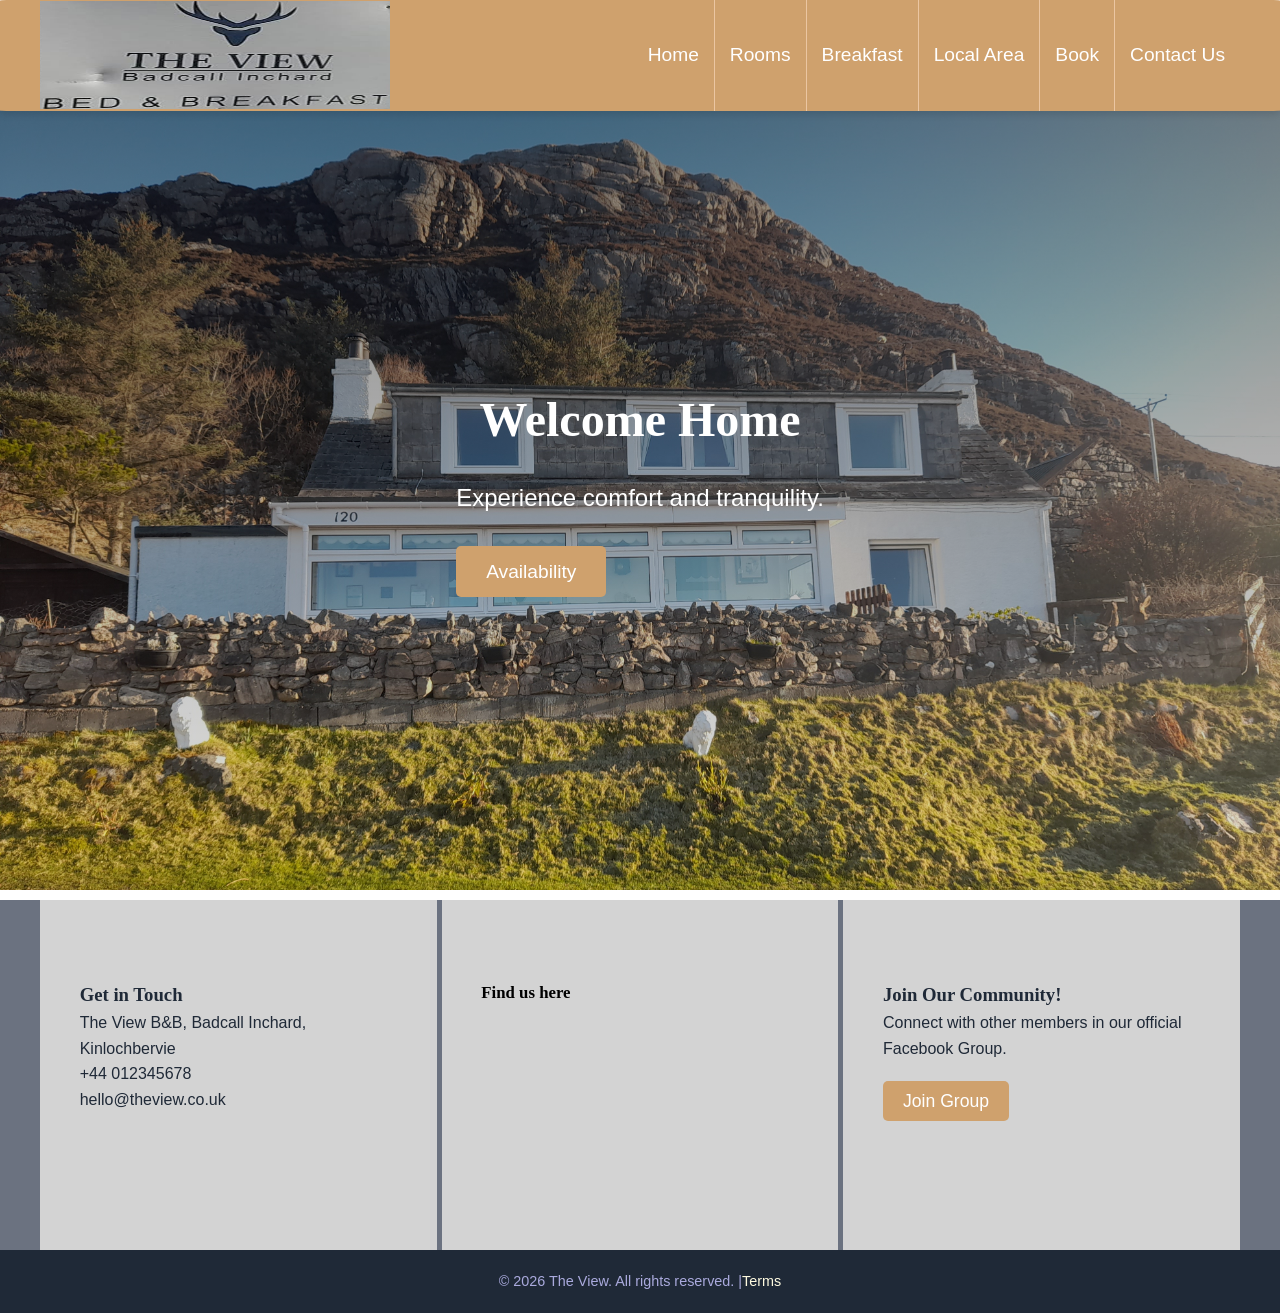
==== commit 98d931bf: "Edited media rules and used camelCase for the scripting" ====
--- a/index.html
+++ b/index.html
@@ -45,8 +45,8 @@
                         <li><a href="local-area.html">Local Area</a></li>
                         <li><a href="book.html">Book</a></li>
                         <li><a href="contact.html">Contact Us</a></li>
-                    </ul>                                  
-                    
+                    </ul>
+
                 </nav>
             </div>
 
@@ -61,7 +61,7 @@
             <h1>Welcome Home</h1>
             <p class="tagline">Experience comfort and tranquility.</p>
             <a href="book.html" class="button-book">Availability</a>
-            <a href="rooms.html" class="button-rooms">Our Rooms</a>
+
         </section>
     </div>
 
@@ -71,12 +71,12 @@
         <div class="footer-row">
             <div class="contact-container">
                 <!-- Physical address -->
-            <section>
-                <h3>Get in Touch</h3>
-                <p><i class="fas fa-map-marker-alt"></i> The View B&B, Badcall Inchard, Kinlochbervie</p>
-                <p><i class="fas fa-phone"></i> +44 012345678</p>
-                <p><i class="fas fa-envelope"></i> hello@theview.co.uk</p>
-            </section>
+                <section>
+                    <h3>Get in Touch</h3>
+                    <p><i class="fas fa-map-marker-alt"></i> The View B&B, Badcall Inchard, Kinlochbervie</p>
+                    <p><i class="fas fa-phone"></i> +44 012345678</p>
+                    <p><i class="fas fa-envelope"></i> hello@theview.co.uk</p>
+                </section>
             </div>
             <!-- Google Map Container -->
             <div class="map-container">
@@ -109,19 +109,19 @@
 
         </div>
     </footer>
+    <script>
+    const mobileMenu =document.getElementById('mobileMenu');
+    const menuLinks = document.getElementById('menuLinks');
 
+    mobileMenu.addEventListener('click', () =>{
+        menuLinks.classList.toggle('active');
+    });
+    </script>
 </body>
 </html>
 
 
-<script>
-    const mobile-menu =document.getElementById('mobile-menu');
-    const menu-links = document.getElementById('menu-links');
 
-    mobile-menu.addEventListener('click', () =>{
-        menu-links.classList.toggle('active');
-    });
-</script>
 
 <!-- <script src="script.js"></script>
 
--- a/style.css
+++ b/style.css
@@ -650,16 +650,7 @@
     margin-top: 25px;
 }
 
-@media screen and (max-width: 768px){
-    .nav-container nav {
-        display:flex;
-        flex-direction:column;
-        align-items:center;
-        width:100%;
-    }
-    
-}
-
+/*No toggle on large screens*/
 .hamburger-btn {
     display: none;
     background: none;
@@ -679,9 +670,39 @@
     transition:all 0.3s ease;
 }
 
+#menu-links {
+    display: flex;
+    list-style:none;
+    width: 100%;
+}
+    #menu-links li {
+        border-right: 1px solid var(--orange); /* Adds a right border to each link */
+    }
+
+    #menu-links li:last-child {
+        border-right: none;
+    }
+
+
+/*Toggle on mobile screens*/
 
 @media screen and (max-width: 768px) {
     .hamburger-btn {
         display: flex;
     }
+
+    /* Hide menu by default on mobile */
+    #menu-links {
+        display: none;
+        flex-direction: column;
+        width: 100%;
+    }
+
+    /* Show menu when clicked */
+    #menu-links.active {
+        display: flex;
+    }
+    #menu-links li {
+        border-right: none; /* Adds a right border to each link */
+    }
 }
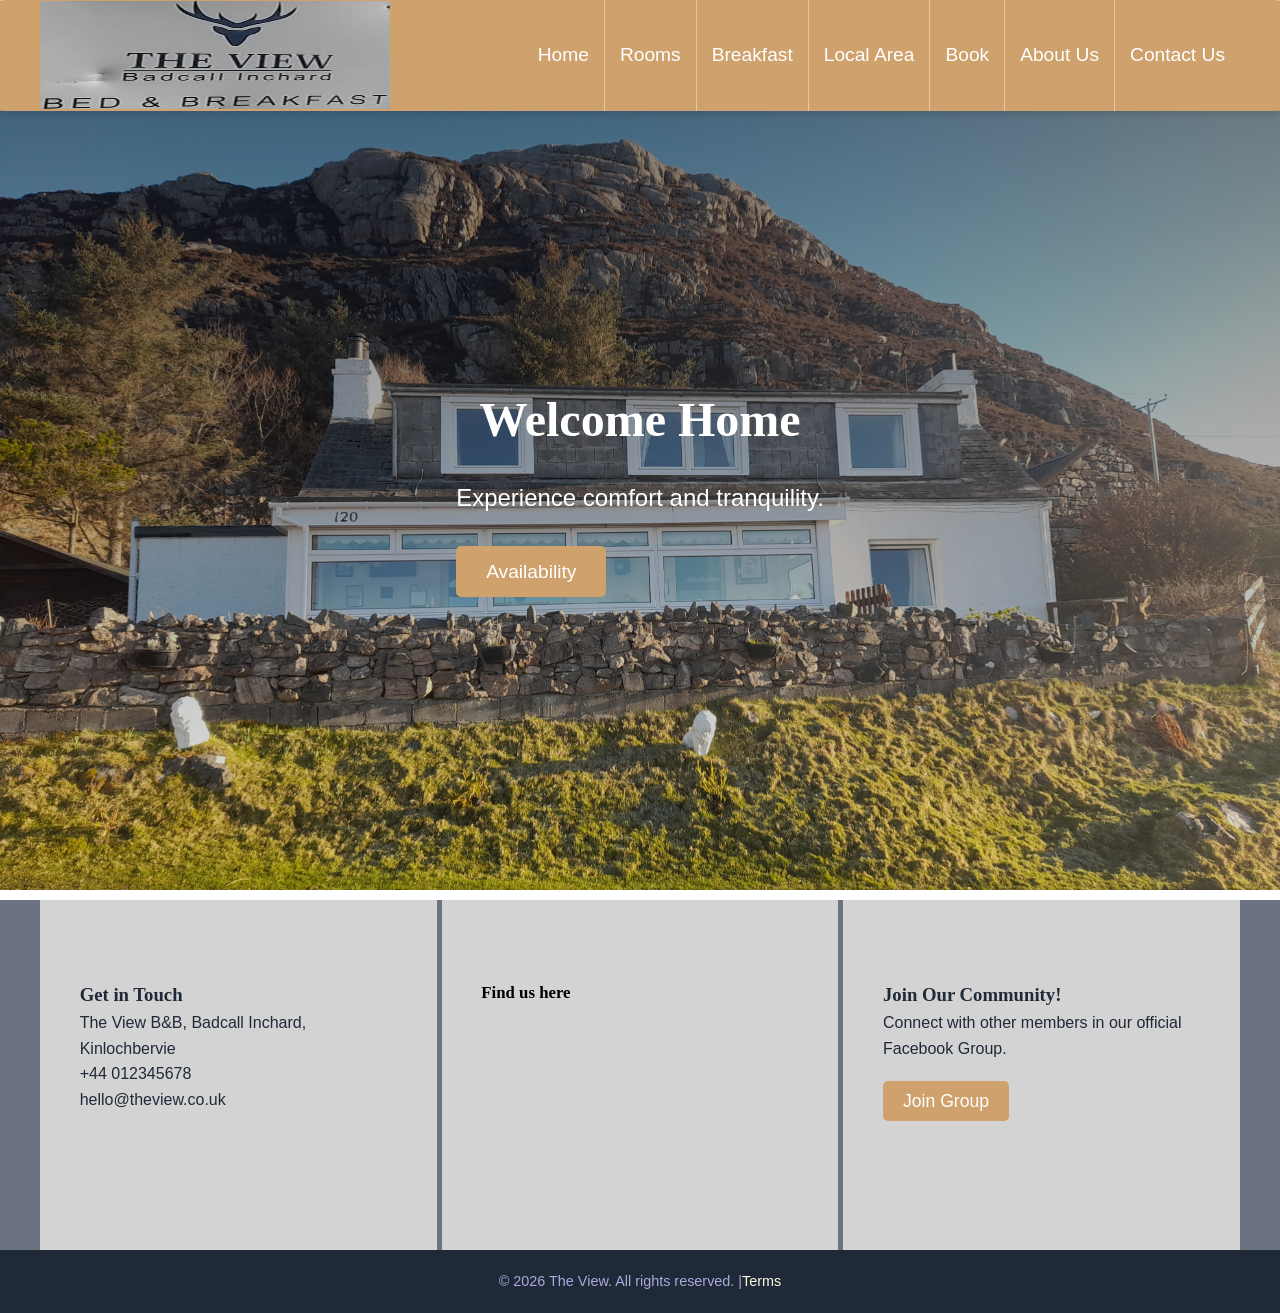
==== commit cd0cd41f: "Update the files to include about us file" ====
--- a/index.html
+++ b/index.html
@@ -33,17 +33,18 @@
             <!-- navigation bar container-->
             <div class="nav-container">
                 <nav class="navbar">
-                    <button class="hamburger-btn" id="mobile-menu" aria-label="Toggle Menu">
+                    <button class="hamburger-btn" id="mobileMenu" aria-label="Toggle Menu">
                         <span class="bar"></span>
                         <span class="bar"></span>
                         <span class="bar"></span>
                     </button>
-                    <ul id="menu-links">
+                    <ul id="menuLinks">
                         <li><a href="index.html">Home</a></li>
                         <li><a href="rooms.html">Rooms</a></li>
                         <li><a href="breakfast.html">Breakfast</a></li>
                         <li><a href="local-area.html">Local Area</a></li>
                         <li><a href="book.html">Book</a></li>
+                        <li><a href="about.html">About Us</a></li>
                         <li><a href="contact.html">Contact Us</a></li>
                     </ul>
 
--- a/style.css
+++ b/style.css
@@ -147,12 +147,7 @@
     font-size: 1rem;
 }
 
-/* Contact */
-.contact-grid {
-    display: grid;
-    grid-template-columns: 1fr 1fr;
-    gap: 3rem;
-}
+
 
 #confirmation-msg {
     margin-top: 1rem;
@@ -670,16 +665,16 @@
     transition:all 0.3s ease;
 }
 
-#menu-links {
+#menuLinks {
     display: flex;
     list-style:none;
     width: 100%;
 }
-    #menu-links li {
+    #menuLinks li {
         border-right: 1px solid var(--orange); /* Adds a right border to each link */
     }
 
-    #menu-links li:last-child {
+    #menuLinks li:last-child {
         border-right: none;
     }
 
@@ -687,22 +682,46 @@
 /*Toggle on mobile screens*/
 
 @media screen and (max-width: 768px) {
-    .hamburger-btn {
+    .navbar .hamburger-btn {
         display: flex;
     }
 
     /* Hide menu by default on mobile */
-    #menu-links {
-        display: none;
-        flex-direction: column;
-        width: 100%;
+    .navbar #menuLinks {
+        display: none;        
     }
 
     /* Show menu when clicked */
-    #menu-links.active {
+    .navbar #menuLinks.active {
         display: flex;
-    }
-    #menu-links li {
+        flex-direction:column;
+        max-height:90vh;
+        overflow-y:auto; /*allows vertival scrolling*/
+        gap: 5px;
+        
+    }
+    .navbar #menuLinks li {
+        padding: 5px 0; /*reduces top/bottom padding*/
         border-right: none; /* Adds a right border to each link */
     }
+
+}
+.about {
+    margin-top:25px;
+    border-radius: 5px;
+    background-color: lightgray;
+    box-shadow: 0 4px 6px rgba(30, 87, 138, 1.00);
+    padding: 10px 20px;
+    font-size:1.1rem;
+}
+.about .about-title {
+    font-size:1.3rem;
+}
+
+/* Contact */
+.contact-grid {
+    display: grid;
+    grid-template-columns: 1fr 1fr;
+    gap: 1.5rem;
+    margin-top: 25px;
 }
